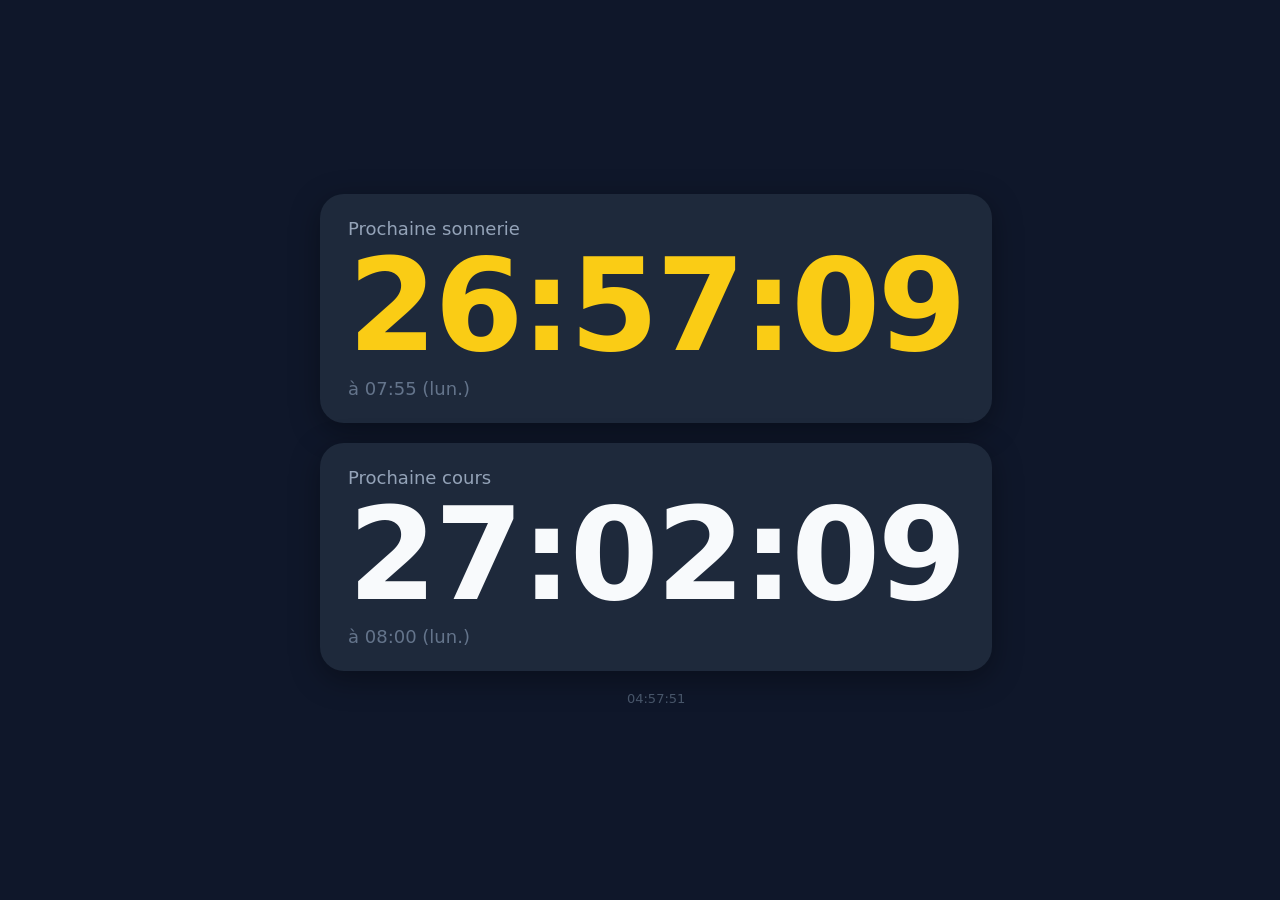
==== horloge.html @ 65636ea8 "Rename horloge to horloge.html" ====
<!DOCTYPE html>
<html lang="fr">
<head>
<meta charset="utf-8">
<meta name="viewport" content="width=device-width, initial-scale=1">
<title>Sonneries</title>
<style>
  * { box-sizing: border-box; }
  html, body { height: 100%; margin: 0; }
  body {
    display: flex; align-items: center; justify-content: center;
    background: #0f172a; color: #f8fafc;
    font-family: system-ui, -apple-system, "Segoe UI", sans-serif;
  }
  main { width: min(92vw, 640px); display: grid; gap: 20px; }
  .carte {
    background: #1e293b; border-radius: 24px; padding: 24px 28px;
    box-shadow: 0 8px 30px rgba(0,0,0,.35);
  }
  .label { font-size: clamp(14px, 3.5vw, 18px); color: #94a3b8; }
  .temps {
    font-size: clamp(56px, 18vw, 128px); font-weight: 700; line-height: 1.05;
    font-variant-numeric: tabular-nums; letter-spacing: -0.02em;
  }
  #t1 { color: #facc15; }
  .heure { font-size: clamp(14px, 3.5vw, 18px); color: #64748b; margin-top: 4px; }
  footer { text-align: center; font-size: 13px; color: #475569; }
</style>
</head>
<body>
<main>
  <section class="carte">
    <div class="label">Prochaine sonnerie </div>
    <div class="temps" id="t1">--:--</div>
    <div class="heure" id="h1"></div>
  </section>
  <section class="carte">
    <div class="label">Prochaine cours</div>
    <div class="temps" id="t2">--:--</div>
    <div class="heure" id="h2"></div>
  </section>
  <footer id="horloge"></footer>
</main>

<script>
// Horaires de sonnerie [heure, minute]. Modifier ici si besoin.
const SONNERIE_1 = [[7,55],[8,50],[9,50],[10,55],[11,50],[12,50],[13,50],[14,45],[15,45],[16,50],[17,50]];
const SONNERIE_2 = [[8,0],[8,55],[10,5],[11,0],[11,55],[13,0],[13,55],[14,50],[16,0],[16,55]];

const JOURS = ["dim.", "lun.", "mar.", "mer.", "jeu.", "ven.", "sam."];
const pad = n => String(n).padStart(2, "0");
const hhmm = d => `${pad(d.getHours())}:${pad(d.getMinutes())}`;

// Prochaine sonnerie strictement après `now` (lundi-vendredi uniquement).
function prochaine(horaires, now) {
  for (let d = 0; d <= 7; d++) {
    const jour = new Date(now.getFullYear(), now.getMonth(), now.getDate() + d);
    const w = jour.getDay();
    if (w === 0 || w === 6) continue;
    for (const [h, m] of horaires) {
      const dt = new Date(jour.getFullYear(), jour.getMonth(), jour.getDate(), h, m, 0);
      if (dt > now) return dt;
    }
  }
  return null;
}

function fmt(ms) {
  const s = Math.max(0, Math.ceil(ms / 1000));
  const h = Math.floor(s / 3600), m = Math.floor((s % 3600) / 60), sec = s % 60;
  return h > 0 ? `${h}:${pad(m)}:${pad(sec)}` : `${pad(m)}:${pad(sec)}`;
}

function affiche(horaires, idT, idH, now) {
  const cible = prochaine(horaires, now);
  const memeJour = cible.toDateString() === now.toDateString();
  document.getElementById(idT).textContent = fmt(cible - now);
  document.getElementById(idH).textContent =
    `à ${hhmm(cible)}${memeJour ? "" : " (" + JOURS[cible.getDay()] + ")"}`;
  return cible;
}

function tick() {
  const now = new Date();
  const c1 = affiche(SONNERIE_1, "t1", "h1", now);
  const c2 = affiche(SONNERIE_2, "t2", "h2", now);
  document.getElementById("horloge").textContent = `${hhmm(now)}:${pad(now.getSeconds())}`;
  document.title = `${fmt(c1 - now)} · ${fmt(c2 - now)} — Sonneries`;
}
tick();
setInterval(tick, 250);
</script>
</body>
</html>
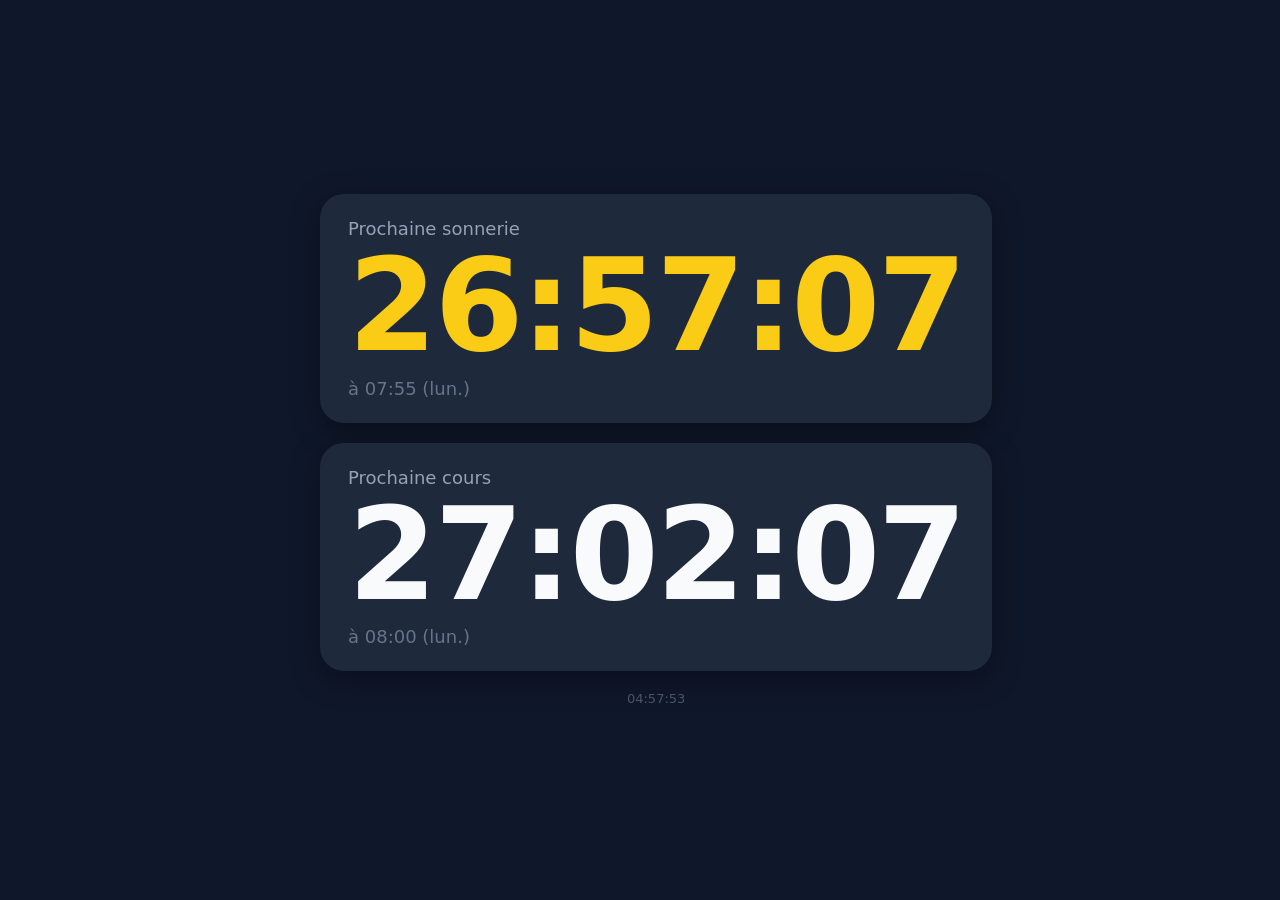
==== commit 0de02a9b: "Add favicon link to horloge.html" ====
--- a/horloge.html
+++ b/horloge.html
@@ -2,6 +2,7 @@
 <html lang="fr">
 <head>
 <meta charset="utf-8">
+ <link rel="icon" type="image/png" href="https://minio.apps.education.fr/codimd-prod/uploads/tjctvn4ygxkvnmj9yy7zvt4gk.png" />
 <meta name="viewport" content="width=device-width, initial-scale=1">
 <title>Sonneries</title>
 <style>
